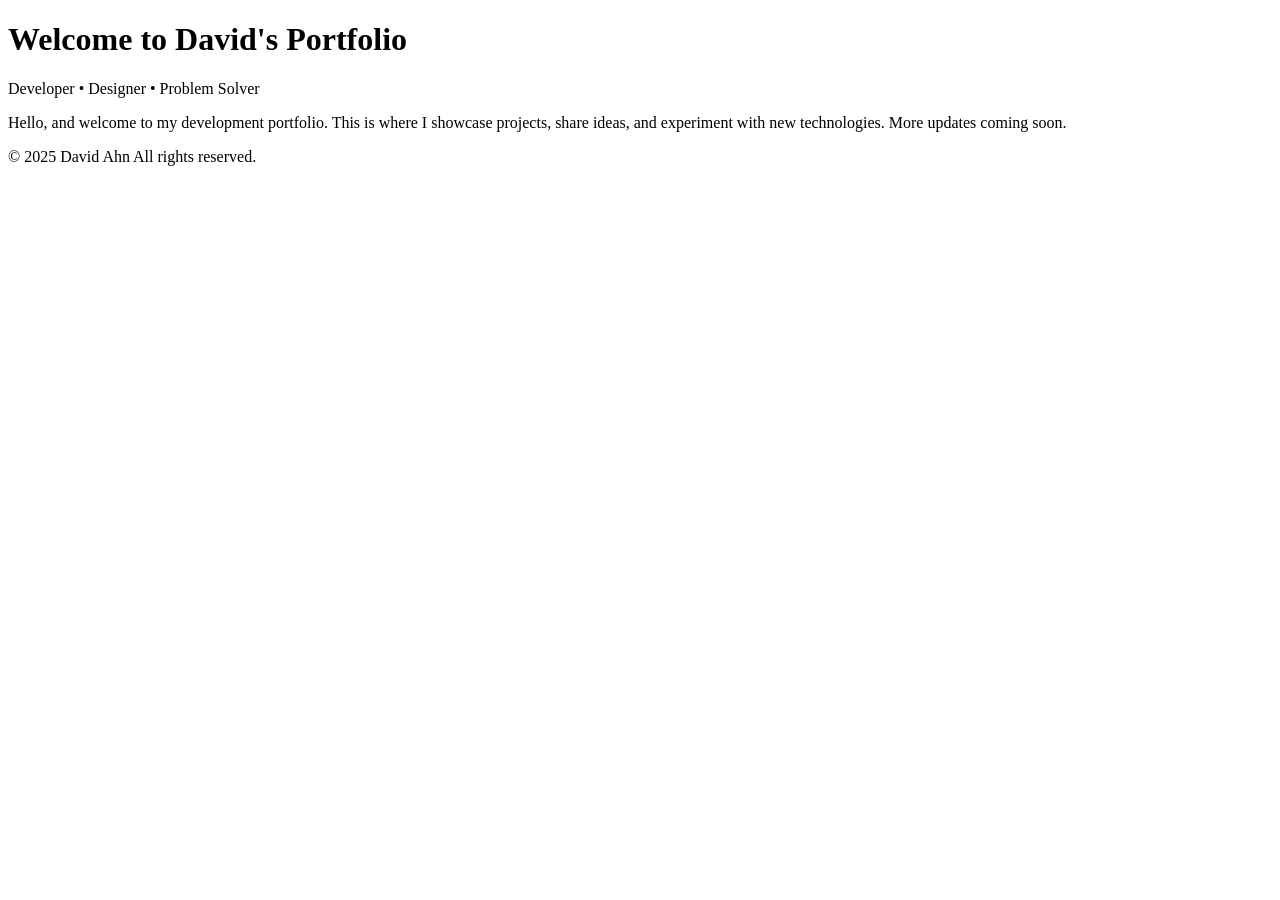
==== index.html @ 1a2368c4 "initial page setup" ====
<!DOCTYPE html>
<html lang="en">
<head>
    <meta charset="UTF-8">
    <meta name="viewport" content="width=device-width, initial-scale=1.0">
    <title>David's Portfolio</title>
    <link rel="stylesheet" href="assets/css/style.css">
</head>
<body>
    <header>
        <h1>Welcome to David's Portfolio</h1>
        <p class="subtitle">Developer • Designer • Problem Solver</p>
    </header>

    <main>
        <section>
            <p>Hello, and welcome to my development portfolio. This is where I showcase projects, share ideas, and experiment with new technologies. More updates coming soon.</p>
        </section>
    </main>

    <footer>
        <p>&copy; 2025 David Ahn All rights reserved.</p>
    </footer>
</body>
</html>
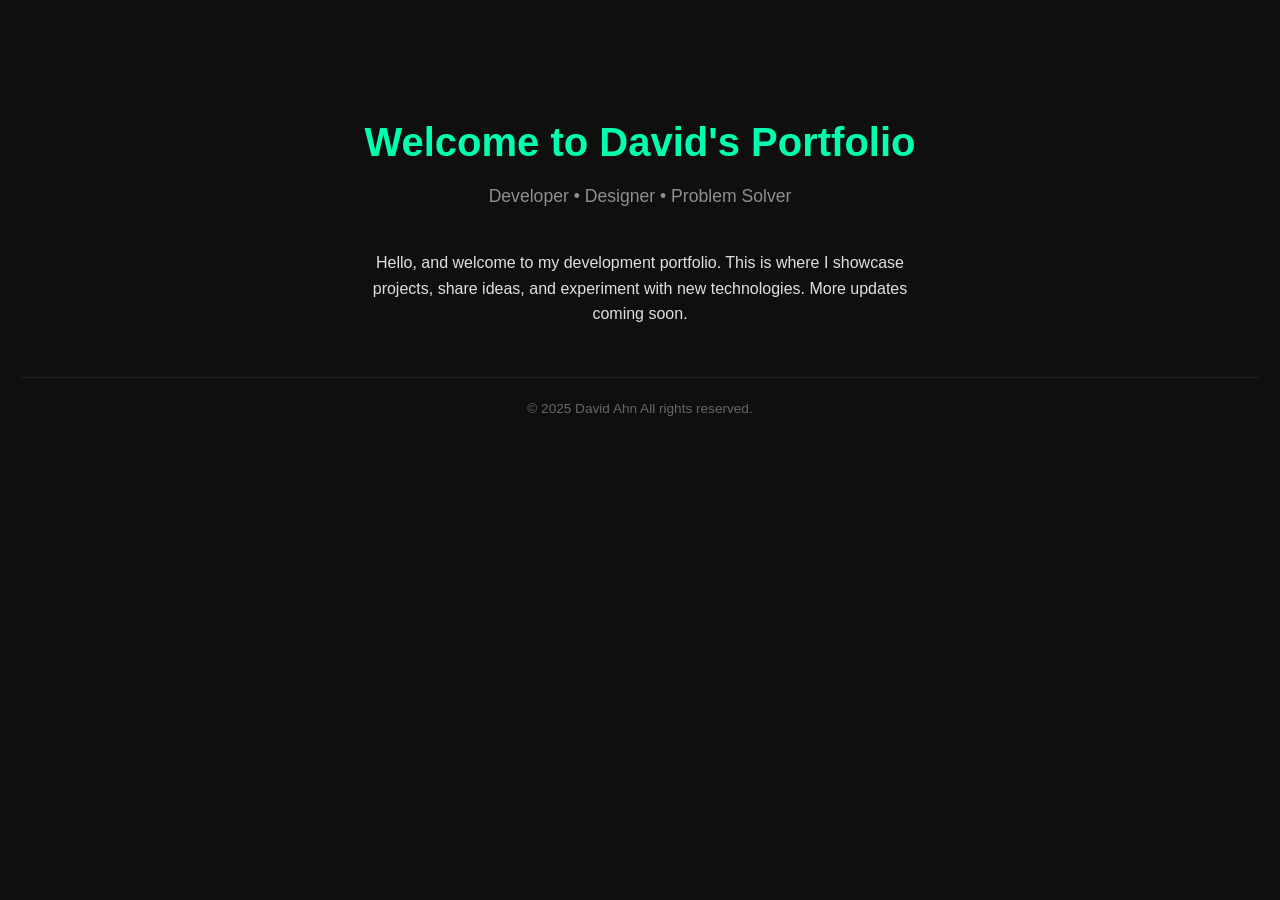
==== commit bbe24a6c: "stylesheet ref" ====
--- a/index.html
+++ b/index.html
@@ -4,7 +4,7 @@
     <meta charset="UTF-8">
     <meta name="viewport" content="width=device-width, initial-scale=1.0">
     <title>David's Portfolio</title>
-    <link rel="stylesheet" href="assets/css/style.css">
+    <link rel="stylesheet" href="/assets/css/style.css">
 </head>
 <body>
     <header>
--- a/assets/css/style.css
+++ b/assets/css/style.css
@@ -0,0 +1,51 @@
+* {
+    margin: 0;
+    padding: 0;
+    box-sizing: border-box;
+}
+
+body {
+    background-color: #0f0f0f;
+    color: #e0e0e0;
+    font-family: 'Segoe UI', Roboto, sans-serif;
+    line-height: 1.6;
+    padding: 20px;
+}
+
+header {
+    text-align: center;
+    margin-top: 10vh;
+}
+
+h1 {
+    font-size: 2.5rem;
+    font-weight: 600;
+    color: #00ffae;
+}
+
+.subtitle {
+    color: #8f8f8f;
+    margin-top: 8px;
+    font-size: 1.1rem;
+}
+
+main {
+    max-width: 600px;
+    margin: 40px auto;
+    padding: 0 20px;
+    text-align: center;
+}
+
+footer {
+    text-align: center;
+    font-size: 0.85rem;
+    color: #666;
+    margin-top: 50px;
+    padding-top: 20px;
+    border-top: 1px solid #222;
+}
+
+h1:hover {
+    color: #ff6ec7;
+    transition: color 0.3s ease;
+}
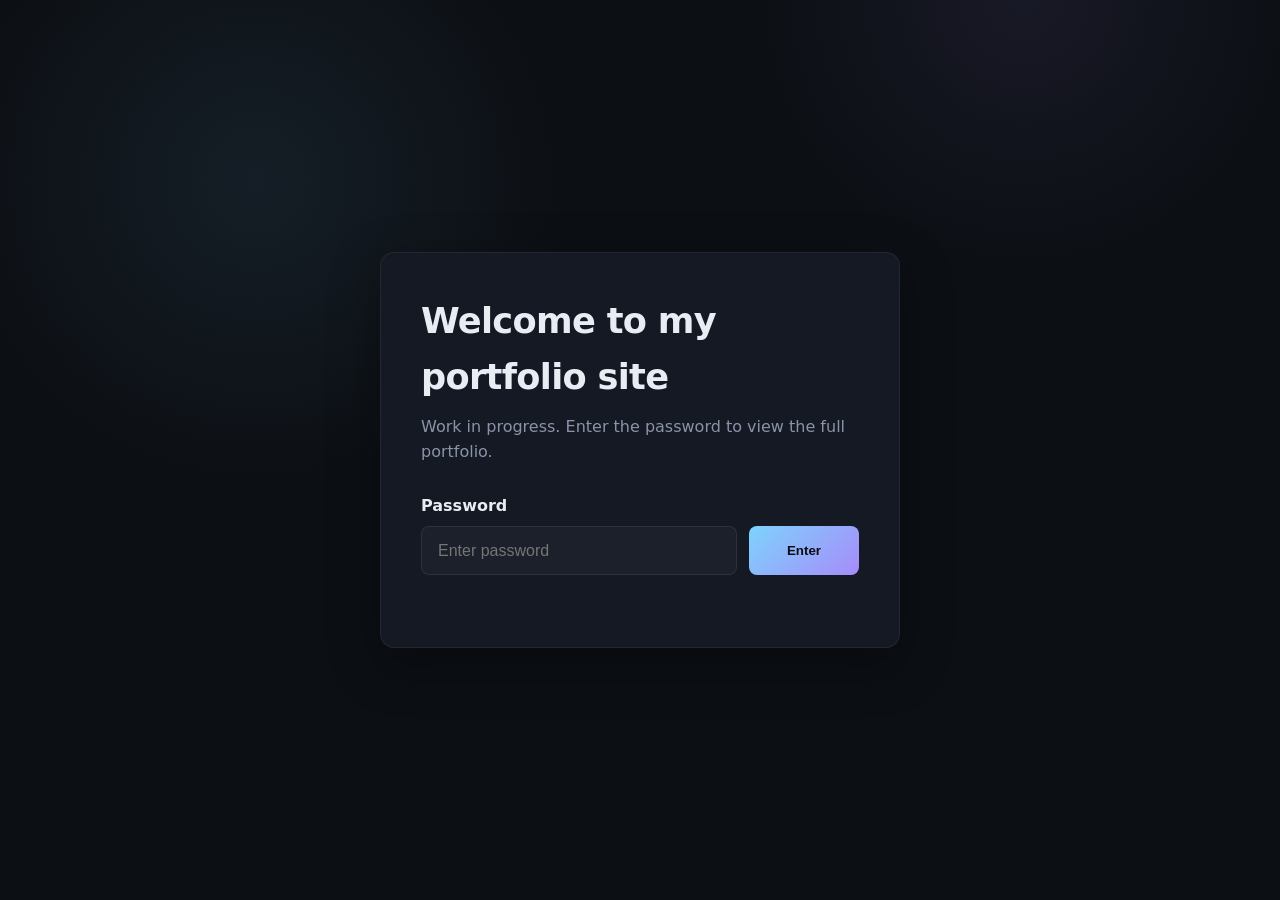
==== commit ff9b5e67: "design exploration" ====
--- a/index.html
+++ b/index.html
@@ -3,23 +3,25 @@
 <head>
     <meta charset="UTF-8">
     <meta name="viewport" content="width=device-width, initial-scale=1.0">
-    <title>David's Portfolio</title>
+    <meta name="description" content="Welcome to my portfolio site. Enter the password to continue to the main page.">
+    <title>Portfolio Access</title>
     <link rel="stylesheet" href="/assets/css/style.css">
 </head>
 <body>
-    <header>
-        <h1>Welcome to David's Portfolio</h1>
-        <p class="subtitle">Developer • Designer • Problem Solver</p>
-    </header>
-
-    <main>
-        <section>
-            <p>Hello, and welcome to my development portfolio. This is where I showcase projects, share ideas, and experiment with new technologies. More updates coming soon.</p>
+    <main class="gate">
+        <section class="card">
+            <h1>Welcome to my portfolio site</h1>
+            <p class="subtitle">Work in progress. Enter the password to view the full portfolio.</p>
+            <form id="gate-form" class="form">
+                <label for="password">Password</label>
+                <div class="input-row">
+                    <input id="password" name="password" type="password" placeholder="Enter password" autocomplete="current-password" required>
+                    <button id="enter-button" type="submit">Enter</button>
+                </div>
+                <p id="error-message" class="error" aria-live="polite"></p>
+            </form>
         </section>
     </main>
-
-    <footer>
-        <p>&copy; 2025 David Ahn All rights reserved.</p>
-    </footer>
+    <script src="/assets/js/gate.js"></script>
 </body>
-</html>
+</html>
--- a/assets/css/style.css
+++ b/assets/css/style.css
@@ -1,51 +1,135 @@
+:root {
+  --bg: #0c0f14;
+  --surface: #141924;
+  --text: #e8ecf3;
+  --muted: #8b93a7;
+  --accent: #7dd3fc;
+  --error: #f87171;
+  --radius: 14px;
+  --shadow: 0 15px 50px rgba(0, 0, 0, 0.35);
+  --font: 'Inter', system-ui, -apple-system, BlinkMacSystemFont, 'Segoe UI', sans-serif;
+}
+
 * {
-    margin: 0;
-    padding: 0;
-    box-sizing: border-box;
+  box-sizing: border-box;
 }
 
 body {
-    background-color: #0f0f0f;
-    color: #e0e0e0;
-    font-family: 'Segoe UI', Roboto, sans-serif;
-    line-height: 1.6;
-    padding: 20px;
+  margin: 0;
+  min-height: 100vh;
+  display: grid;
+  place-items: center;
+  background: radial-gradient(circle at 20% 20%, rgba(125, 211, 252, 0.08), transparent 25%),
+    radial-gradient(circle at 80% 0%, rgba(167, 139, 250, 0.08), transparent 20%),
+    var(--bg);
+  color: var(--text);
+  font-family: var(--font);
+  line-height: 1.6;
+  padding: 2rem;
 }
 
-header {
-    text-align: center;
-    margin-top: 10vh;
+.gate {
+  width: min(520px, 100%);
+}
+
+.card {
+  background: var(--surface);
+  border: 1px solid rgba(255, 255, 255, 0.06);
+  border-radius: var(--radius);
+  padding: 2.5rem;
+  box-shadow: var(--shadow);
+  backdrop-filter: blur(6px);
 }
 
 h1 {
-    font-size: 2.5rem;
-    font-weight: 600;
-    color: #00ffae;
+  margin: 0 0 0.5rem;
+  font-size: clamp(1.6rem, 2vw + 1rem, 2.2rem);
+  letter-spacing: -0.02em;
 }
 
 .subtitle {
-    color: #8f8f8f;
-    margin-top: 8px;
-    font-size: 1.1rem;
+  margin: 0 0 1.75rem;
+  color: var(--muted);
 }
 
-main {
-    max-width: 600px;
-    margin: 40px auto;
-    padding: 0 20px;
-    text-align: center;
+.form label {
+  display: block;
+  margin-bottom: 0.5rem;
+  font-weight: 600;
+  color: var(--text);
 }
 
-footer {
-    text-align: center;
-    font-size: 0.85rem;
-    color: #666;
-    margin-top: 50px;
-    padding-top: 20px;
-    border-top: 1px solid #222;
+.input-row {
+  display: flex;
+  gap: 0.75rem;
+  align-items: stretch;
 }
 
-h1:hover {
-    color: #ff6ec7;
-    transition: color 0.3s ease;
+input[type='password'] {
+  flex: 1;
+  padding: 0.9rem 1rem;
+  border-radius: calc(var(--radius) - 6px);
+  border: 1px solid rgba(255, 255, 255, 0.08);
+  background: rgba(255, 255, 255, 0.03);
+  color: var(--text);
+  font-size: 1rem;
+  outline: none;
+  transition: border-color 0.2s ease, box-shadow 0.2s ease;
 }
+
+input[type='password']:focus {
+  border-color: rgba(125, 211, 252, 0.9);
+  box-shadow: 0 0 0 4px rgba(125, 211, 252, 0.15);
+}
+
+button {
+  padding: 0.9rem 1.2rem;
+  border: none;
+  border-radius: calc(var(--radius) - 6px);
+  background: linear-gradient(135deg, #7dd3fc, #a78bfa);
+  color: #0a0d12;
+  font-weight: 700;
+  cursor: pointer;
+  transition: transform 0.15s ease, box-shadow 0.15s ease;
+  min-width: 110px;
+}
+
+button:hover {
+  transform: translateY(-1px);
+  box-shadow: 0 10px 30px rgba(125, 211, 252, 0.35);
+}
+
+button:active {
+  transform: translateY(0);
+}
+
+.error {
+  min-height: 1.25rem;
+  margin: 0.75rem 0 0;
+  color: var(--error);
+  font-weight: 600;
+  opacity: 0;
+  transition: opacity 0.2s ease;
+}
+
+.error.visible {
+  opacity: 1;
+}
+
+@media (max-width: 560px) {
+  body {
+    padding: 1.25rem;
+  }
+
+  .card {
+    padding: 2rem;
+  }
+
+  .input-row {
+    flex-direction: column;
+  }
+
+  button {
+    width: 100%;
+  }
+}
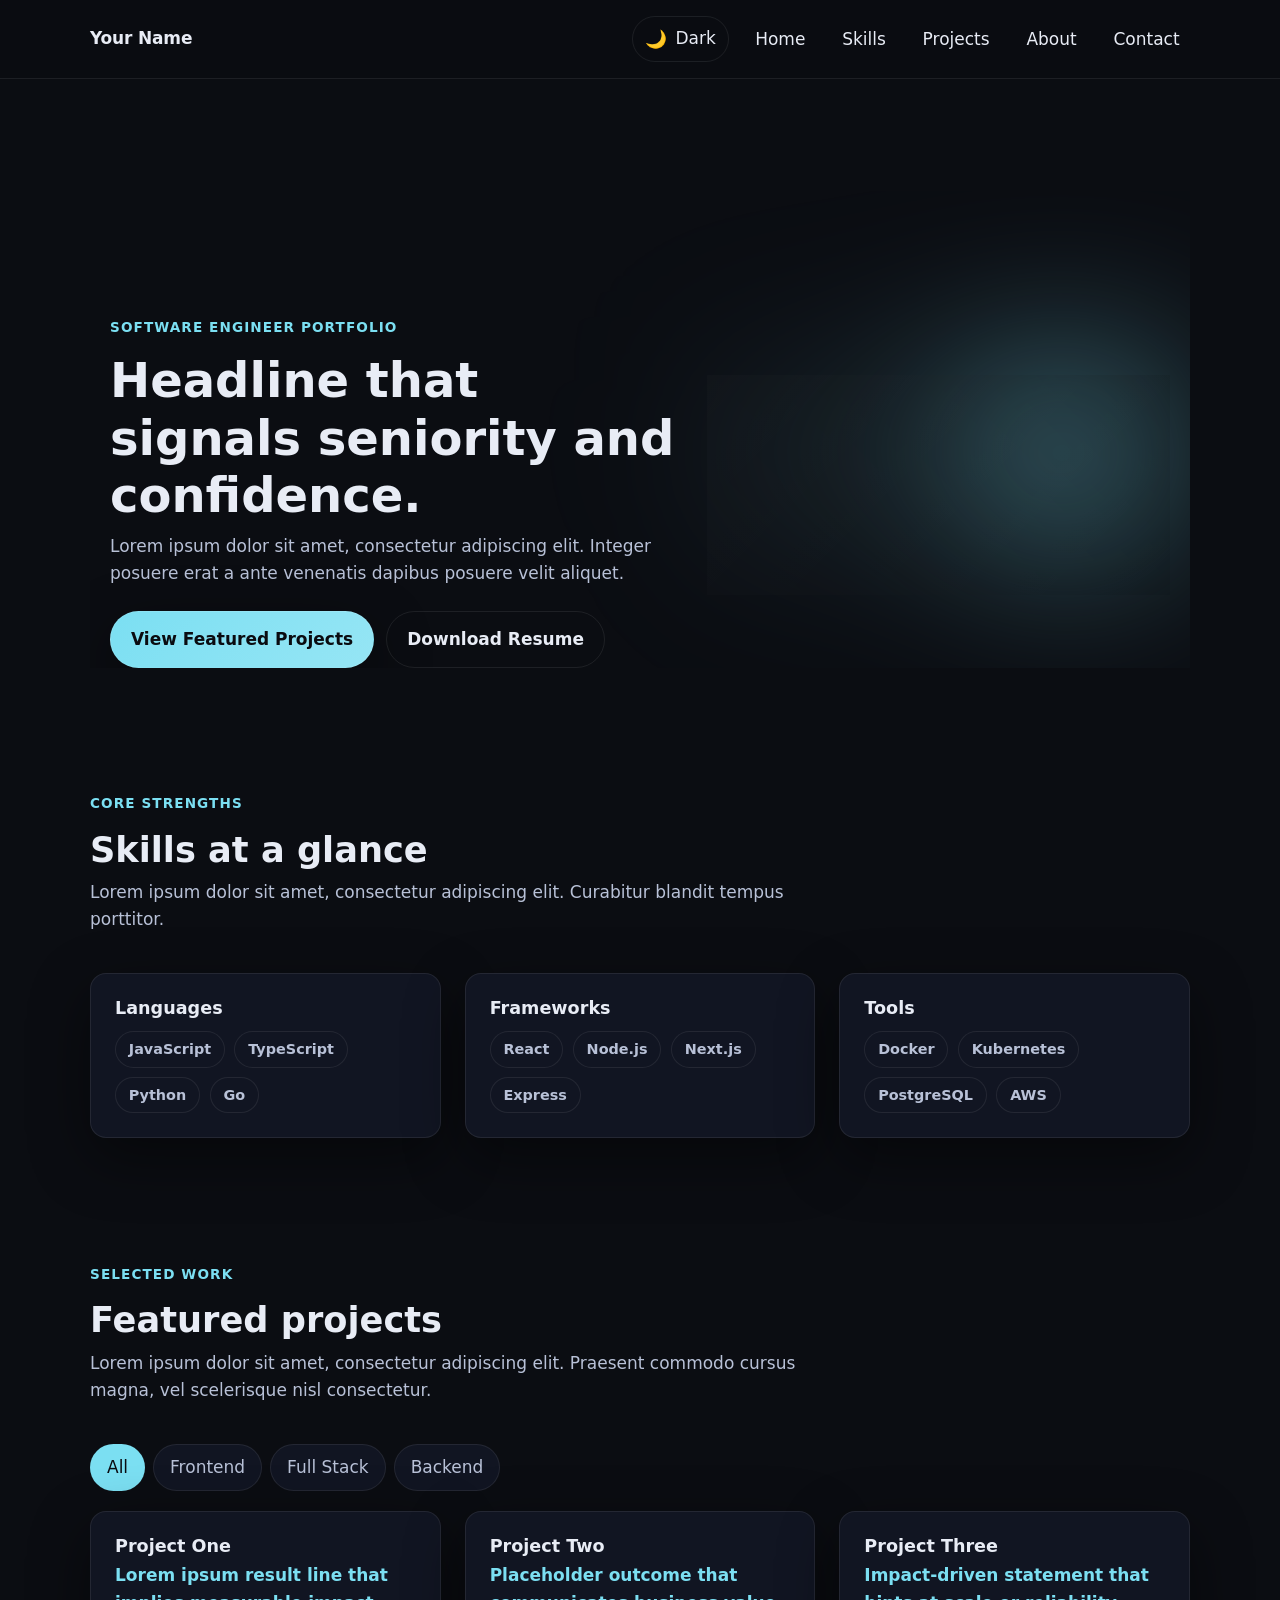
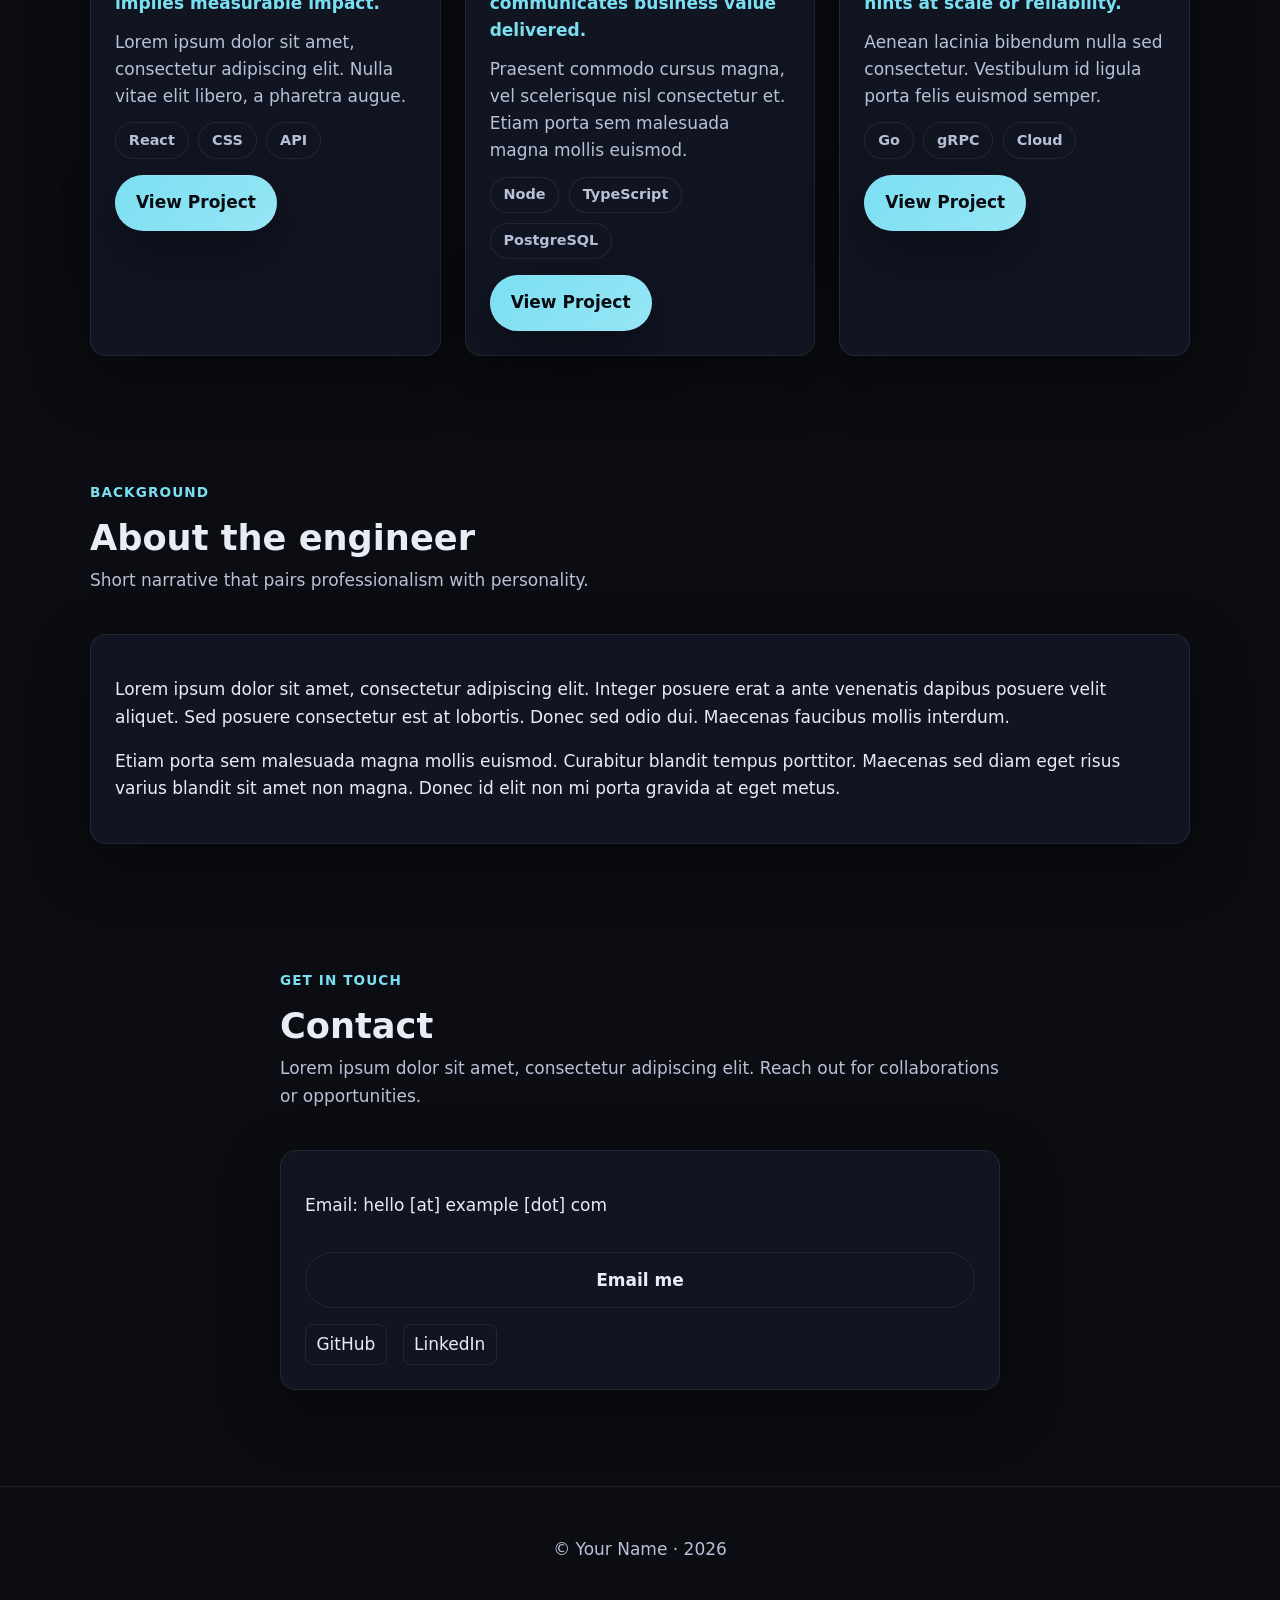
==== commit cdc5eaa1: "Create single-page portfolio template" ====
--- a/index.html
+++ b/index.html
@@ -1,27 +1,181 @@
-<!DOCTYPE html>
-<html lang="en">
-<head>
-    <meta charset="UTF-8">
-    <meta name="viewport" content="width=device-width, initial-scale=1.0">
-    <meta name="description" content="Welcome to my portfolio site. Enter the password to continue to the main page.">
-    <title>Portfolio Access</title>
-    <link rel="stylesheet" href="/assets/css/style.css">
-</head>
-<body>
-    <main class="gate">
-        <section class="card">
-            <h1>Welcome to my portfolio site</h1>
-            <p class="subtitle">Work in progress. Enter the password to view the full portfolio.</p>
-            <form id="gate-form" class="form">
-                <label for="password">Password</label>
-                <div class="input-row">
-                    <input id="password" name="password" type="password" placeholder="Enter password" autocomplete="current-password" required>
-                    <button id="enter-button" type="submit">Enter</button>
-                </div>
-                <p id="error-message" class="error" aria-live="polite"></p>
-            </form>
-        </section>
-    </main>
-    <script src="/assets/js/gate.js"></script>
-</body>
-</html>+<!DOCTYPE html>
+<html lang="en">
+<head>
+  <meta charset="UTF-8">
+  <meta name="viewport" content="width=device-width, initial-scale=1.0">
+  <meta name="description" content="Concise single-page portfolio template for a software engineer.">
+  <title>Engineer Portfolio Template</title>
+  <link rel="stylesheet" href="styles.css">
+</head>
+<body>
+  <header class="site-header" id="top">
+    <div class="nav-container">
+      <a class="brand" href="#top" aria-label="Site home">Your Name</a>
+      <div class="nav-actions">
+        <button class="theme-toggle" id="theme-toggle" aria-label="Toggle theme" aria-pressed="false">
+          <span class="theme-icon" aria-hidden="true">🌙</span>
+          <span class="theme-label">Dark</span>
+        </button>
+        <button class="menu-toggle" id="menu-toggle" aria-expanded="false" aria-controls="primary-nav">
+          <span class="sr-only">Toggle navigation</span>
+          <span class="menu-icon" aria-hidden="true"></span>
+        </button>
+      </div>
+      <nav class="primary-nav" id="primary-nav" aria-label="Primary">
+        <ul>
+          <li><a href="#hero">Home</a></li>
+          <li><a href="#skills">Skills</a></li>
+          <li><a href="#projects">Projects</a></li>
+          <li><a href="#about">About</a></li>
+          <li><a href="#contact">Contact</a></li>
+          <!-- TODO: Add Blog link when ready. -->
+        </ul>
+      </nav>
+    </div>
+  </header>
+
+  <main>
+    <section class="hero" id="hero">
+      <div class="hero-content" data-reveal>
+        <p class="eyebrow">Software Engineer Portfolio</p>
+        <h1>Headline that signals seniority and confidence.</h1>
+        <p class="lead">Lorem ipsum dolor sit amet, consectetur adipiscing elit. Integer posuere erat a ante venenatis dapibus posuere velit aliquet.</p>
+        <div class="hero-actions">
+          <a class="button primary" href="#projects">View Featured Projects</a>
+          <a class="button ghost" href="#" aria-label="Download resume placeholder">Download Resume</a>
+        </div>
+      </div>
+      <div class="hero-visual" aria-hidden="true">
+        <div class="glow"></div>
+        <div class="mesh"></div>
+      </div>
+    </section>
+
+    <section class="section skills" id="skills">
+      <div class="section-header" data-reveal>
+        <p class="eyebrow">Core Strengths</p>
+        <h2>Skills at a glance</h2>
+        <p class="section-intro">Lorem ipsum dolor sit amet, consectetur adipiscing elit. Curabitur blandit tempus porttitor.</p>
+      </div>
+      <div class="skills-grid">
+        <article class="skill-group" data-reveal>
+          <h3>Languages</h3>
+          <ul class="pill-list">
+            <li class="pill">JavaScript</li>
+            <li class="pill">TypeScript</li>
+            <li class="pill">Python</li>
+            <li class="pill">Go</li>
+          </ul>
+        </article>
+        <article class="skill-group" data-reveal>
+          <h3>Frameworks</h3>
+          <ul class="pill-list">
+            <li class="pill">React</li>
+            <li class="pill">Node.js</li>
+            <li class="pill">Next.js</li>
+            <li class="pill">Express</li>
+          </ul>
+        </article>
+        <article class="skill-group" data-reveal>
+          <h3>Tools</h3>
+          <ul class="pill-list">
+            <li class="pill">Docker</li>
+            <li class="pill">Kubernetes</li>
+            <li class="pill">PostgreSQL</li>
+            <li class="pill">AWS</li>
+          </ul>
+        </article>
+      </div>
+    </section>
+
+    <section class="section projects" id="projects">
+      <div class="section-header" data-reveal>
+        <p class="eyebrow">Selected Work</p>
+        <h2>Featured projects</h2>
+        <p class="section-intro">Lorem ipsum dolor sit amet, consectetur adipiscing elit. Praesent commodo cursus magna, vel scelerisque nisl consectetur.</p>
+      </div>
+      <div class="filter-bar" role="tablist" aria-label="Project filters">
+        <button class="filter-button active" data-filter="all" role="tab" aria-selected="true">All</button>
+        <button class="filter-button" data-filter="frontend" role="tab" aria-selected="false">Frontend</button>
+        <button class="filter-button" data-filter="fullstack" role="tab" aria-selected="false">Full Stack</button>
+        <button class="filter-button" data-filter="backend" role="tab" aria-selected="false">Backend</button>
+      </div>
+      <div class="project-grid">
+        <article class="project-card" data-category="frontend" data-reveal>
+          <div class="card-header">
+            <h3>Project One</h3>
+            <p class="outcome">Lorem ipsum result line that implies measurable impact.</p>
+          </div>
+          <p class="description">Lorem ipsum dolor sit amet, consectetur adipiscing elit. Nulla vitae elit libero, a pharetra augue.</p>
+          <ul class="pill-list">
+            <li class="pill">React</li>
+            <li class="pill">CSS</li>
+            <li class="pill">API</li>
+          </ul>
+          <a class="button primary" href="https://example.com/project-one" target="_blank" rel="noopener">View Project</a>
+        </article>
+        <article class="project-card" data-category="fullstack" data-reveal>
+          <div class="card-header">
+            <h3>Project Two</h3>
+            <p class="outcome">Placeholder outcome that communicates business value delivered.</p>
+          </div>
+          <p class="description">Praesent commodo cursus magna, vel scelerisque nisl consectetur et. Etiam porta sem malesuada magna mollis euismod.</p>
+          <ul class="pill-list">
+            <li class="pill">Node</li>
+            <li class="pill">TypeScript</li>
+            <li class="pill">PostgreSQL</li>
+          </ul>
+          <a class="button primary" href="https://example.com/project-two" target="_blank" rel="noopener">View Project</a>
+        </article>
+        <article class="project-card" data-category="backend" data-reveal>
+          <div class="card-header">
+            <h3>Project Three</h3>
+            <p class="outcome">Impact-driven statement that hints at scale or reliability.</p>
+          </div>
+          <p class="description">Aenean lacinia bibendum nulla sed consectetur. Vestibulum id ligula porta felis euismod semper.</p>
+          <ul class="pill-list">
+            <li class="pill">Go</li>
+            <li class="pill">gRPC</li>
+            <li class="pill">Cloud</li>
+          </ul>
+          <a class="button primary" href="https://example.com/project-three" target="_blank" rel="noopener">View Project</a>
+        </article>
+      </div>
+    </section>
+
+    <section class="section about" id="about">
+      <div class="section-header" data-reveal>
+        <p class="eyebrow">Background</p>
+        <h2>About the engineer</h2>
+        <p class="section-intro">Short narrative that pairs professionalism with personality.</p>
+      </div>
+      <div class="about-content" data-reveal>
+        <p>Lorem ipsum dolor sit amet, consectetur adipiscing elit. Integer posuere erat a ante venenatis dapibus posuere velit aliquet. Sed posuere consectetur est at lobortis. Donec sed odio dui. Maecenas faucibus mollis interdum.</p>
+        <p>Etiam porta sem malesuada magna mollis euismod. Curabitur blandit tempus porttitor. Maecenas sed diam eget risus varius blandit sit amet non magna. Donec id elit non mi porta gravida at eget metus.</p>
+      </div>
+    </section>
+
+    <section class="section contact" id="contact">
+      <div class="section-header" data-reveal>
+        <p class="eyebrow">Get in touch</p>
+        <h2>Contact</h2>
+        <p class="section-intro">Lorem ipsum dolor sit amet, consectetur adipiscing elit. Reach out for collaborations or opportunities.</p>
+      </div>
+      <div class="contact-content" data-reveal>
+        <p class="email-obfuscated">Email: <span aria-label="email">hello [at] example [dot] com</span></p>
+        <button class="button ghost" id="email-button" type="button">Email me</button>
+        <div class="social-links">
+          <a href="https://github.com/placeholder" target="_blank" rel="noopener">GitHub</a>
+          <a href="https://linkedin.com/in/placeholder" target="_blank" rel="noopener">LinkedIn</a>
+        </div>
+      </div>
+    </section>
+  </main>
+
+  <footer class="footer">
+    <p>© <span id="footer-name">Your Name</span> · <span id="footer-year"></span></p>
+  </footer>
+
+  <script src="script.js"></script>
+</body>
+</html>
--- a/styles.css
+++ b/styles.css
@@ -0,0 +1,520 @@
+/*
+ * styles.css
+ * Structure:
+ * 1. CSS Variables & Reset
+ * 2. Base Typography & Layout
+ * 3. Navigation
+ * 4. Hero
+ * 5. Sections (Skills, Projects, About, Contact)
+ * 6. Utilities & Animations
+ * 7. Footer
+ */
+
+/* 1. CSS Variables & Reset */
+:root {
+  --bg: #0b0d12;
+  --surface: #111522;
+  --text: #e8ecf5;
+  --muted: #b8c1d7;
+  --accent: #7bdff2;
+  --border: rgba(255, 255, 255, 0.08);
+  --glow: rgba(123, 223, 242, 0.15);
+  --shadow: 0 20px 60px rgba(0, 0, 0, 0.45);
+}
+
+[data-theme="light"] {
+  --bg: #f4f5fb;
+  --surface: #ffffff;
+  --text: #1c2333;
+  --muted: #506079;
+  --accent: #4361ee;
+  --border: rgba(0, 0, 0, 0.08);
+  --glow: rgba(67, 97, 238, 0.12);
+  --shadow: 0 12px 30px rgba(0, 0, 0, 0.08);
+}
+
+* {
+  box-sizing: border-box;
+}
+
+html {
+  scroll-behavior: smooth;
+}
+
+body {
+  margin: 0;
+  font-family: "Inter", system-ui, -apple-system, BlinkMacSystemFont, "Segoe UI", sans-serif;
+  background: var(--bg);
+  color: var(--text);
+  line-height: 1.6;
+  min-height: 100vh;
+}
+
+a {
+  color: inherit;
+  text-decoration: none;
+}
+
+a:hover,
+a:focus-visible {
+  color: var(--accent);
+}
+
+img,
+svg {
+  max-width: 100%;
+  height: auto;
+  display: block;
+}
+
+ul {
+  padding: 0;
+  margin: 0;
+  list-style: none;
+}
+
+button {
+  font: inherit;
+  cursor: pointer;
+  border: none;
+  background: none;
+  color: inherit;
+}
+
+/* 2. Base Typography & Layout */
+main {
+  display: flex;
+  flex-direction: column;
+  gap: 6rem;
+  padding: 6rem 1.25rem 5rem;
+}
+
+.section {
+  max-width: 1100px;
+  margin: 0 auto;
+}
+
+.section-header {
+  margin-bottom: 2.5rem;
+  max-width: 720px;
+}
+
+h1,
+h2,
+h3 {
+  font-weight: 700;
+  line-height: 1.2;
+  margin: 0 0 0.5rem;
+}
+
+h1 {
+  font-size: clamp(2.4rem, 4vw, 3rem);
+}
+
+h2 {
+  font-size: clamp(1.8rem, 3vw, 2.2rem);
+}
+
+h3 {
+  font-size: 1.1rem;
+}
+
+.lead,
+.section-intro {
+  color: var(--muted);
+  margin: 0.5rem 0 0;
+}
+
+.eyebrow {
+  letter-spacing: 0.08em;
+  text-transform: uppercase;
+  font-weight: 600;
+  color: var(--accent);
+  font-size: 0.85rem;
+}
+
+.button {
+  display: inline-flex;
+  align-items: center;
+  justify-content: center;
+  gap: 0.5rem;
+  padding: 0.85rem 1.25rem;
+  border-radius: 999px;
+  border: 1px solid var(--border);
+  font-weight: 600;
+  transition: transform 150ms ease, box-shadow 150ms ease, background 200ms ease, color 200ms ease;
+}
+
+.button.primary {
+  background: linear-gradient(135deg, var(--accent), color-mix(in srgb, var(--accent), #ffffff 20%));
+  color: #0a0b10;
+  box-shadow: var(--shadow);
+}
+
+.button.ghost {
+  background: transparent;
+  color: var(--text);
+}
+
+.button:hover,
+.button:focus-visible {
+  transform: translateY(-2px);
+  box-shadow: 0 10px 30px var(--glow);
+}
+
+.pill-list {
+  display: flex;
+  flex-wrap: wrap;
+  gap: 0.6rem;
+  margin-top: 0.75rem;
+}
+
+.pill {
+  padding: 0.35rem 0.8rem;
+  border-radius: 999px;
+  background: var(--surface);
+  border: 1px solid var(--border);
+  color: var(--muted);
+  font-weight: 600;
+  font-size: 0.9rem;
+}
+
+/* 3. Navigation */
+.site-header {
+  position: sticky;
+  top: 0;
+  z-index: 10;
+  backdrop-filter: blur(12px);
+  background: color-mix(in srgb, var(--bg), transparent 10%);
+  border-bottom: 1px solid var(--border);
+}
+
+.nav-container {
+  max-width: 1100px;
+  margin: 0 auto;
+  display: grid;
+  grid-template-columns: auto 1fr auto;
+  align-items: center;
+  padding: 1rem 1.25rem;
+  gap: 1rem;
+  position: relative;
+}
+
+.brand {
+  font-weight: 800;
+  letter-spacing: -0.01em;
+}
+
+.primary-nav ul {
+  display: flex;
+  gap: 1rem;
+  justify-content: flex-end;
+}
+
+.primary-nav a {
+  padding: 0.35rem 0.65rem;
+  border-radius: 999px;
+}
+
+.primary-nav a:focus-visible,
+.filter-button:focus-visible,
+.menu-toggle:focus-visible,
+.theme-toggle:focus-visible,
+.button:focus-visible {
+  outline: 2px solid var(--accent);
+  outline-offset: 2px;
+}
+
+.nav-actions {
+  display: flex;
+  gap: 0.5rem;
+  align-items: center;
+  justify-content: flex-end;
+}
+
+.menu-toggle {
+  width: 44px;
+  height: 44px;
+  display: grid;
+  place-items: center;
+  border-radius: 50%;
+  border: 1px solid var(--border);
+}
+
+.menu-icon,
+.menu-icon::before,
+.menu-icon::after {
+  content: "";
+  display: block;
+  width: 18px;
+  height: 2px;
+  background: var(--text);
+  border-radius: 2px;
+  transition: transform 200ms ease, opacity 200ms ease;
+}
+
+.menu-icon::before {
+  transform: translateY(-6px);
+}
+
+.menu-icon::after {
+  transform: translateY(6px);
+}
+
+.menu-toggle.is-open .menu-icon {
+  transform: rotate(45deg);
+}
+
+.menu-toggle.is-open .menu-icon::before {
+  transform: rotate(-90deg);
+}
+
+.menu-toggle.is-open .menu-icon::after {
+  opacity: 0;
+}
+
+.primary-nav {
+  position: absolute;
+  inset: 0 0 auto 0;
+  top: 64px;
+  background: var(--surface);
+  border-bottom: 1px solid var(--border);
+  transform: translateY(-110%);
+  transition: transform 200ms ease;
+}
+
+.primary-nav.open {
+  transform: translateY(0);
+}
+
+.primary-nav ul {
+  padding: 1rem 1.25rem 1.5rem;
+  flex-direction: column;
+  align-items: flex-start;
+}
+
+.primary-nav a {
+  width: 100%;
+}
+
+.theme-toggle {
+  padding: 0.5rem 0.75rem;
+  border-radius: 999px;
+  border: 1px solid var(--border);
+  display: inline-flex;
+  align-items: center;
+  gap: 0.5rem;
+}
+
+.theme-toggle .theme-icon {
+  font-size: 1.1rem;
+}
+
+/* 4. Hero */
+.hero {
+  max-width: 1100px;
+  margin: 0 auto;
+  padding: 6rem 1.25rem 0;
+  display: grid;
+  gap: 2rem;
+  position: relative;
+  overflow: hidden;
+}
+
+.hero-content {
+  position: relative;
+  z-index: 1;
+}
+
+.hero-visual {
+  position: relative;
+  min-height: 220px;
+}
+
+.hero .glow {
+  position: absolute;
+  inset: 0;
+  filter: blur(90px);
+  background: radial-gradient(circle at 20% 20%, var(--glow), transparent 45%),
+    radial-gradient(circle at 80% 20%, color-mix(in srgb, var(--accent), transparent 20%), transparent 45%);
+}
+
+.hero .mesh {
+  position: absolute;
+  inset: 0;
+  background: linear-gradient(135deg, rgba(255, 255, 255, 0.03), transparent),
+    linear-gradient(225deg, rgba(0, 0, 0, 0.15), transparent);
+  opacity: 0.6;
+}
+
+.hero-actions {
+  margin-top: 1.5rem;
+  display: flex;
+  gap: 0.75rem;
+  flex-wrap: wrap;
+}
+
+/* 5. Sections */
+.skills-grid,
+.project-grid {
+  display: grid;
+  gap: 1.5rem;
+}
+
+.skill-group,
+.project-card,
+.about-content,
+.contact-content {
+  background: var(--surface);
+  border: 1px solid var(--border);
+  border-radius: 1rem;
+  padding: 1.5rem;
+  box-shadow: var(--shadow);
+}
+
+.skill-group h3 {
+  margin-bottom: 0.75rem;
+}
+
+.filter-bar {
+  display: flex;
+  gap: 0.5rem;
+  flex-wrap: wrap;
+  margin-bottom: 1.25rem;
+}
+
+.filter-button {
+  padding: 0.55rem 1rem;
+  border-radius: 999px;
+  border: 1px solid var(--border);
+  background: var(--surface);
+  color: var(--muted);
+  transition: background 200ms ease, color 200ms ease, border-color 200ms ease;
+}
+
+.filter-button.active {
+  background: var(--accent);
+  color: #0a0b10;
+  border-color: transparent;
+}
+
+.project-card h3 {
+  margin-bottom: 0.35rem;
+}
+
+.project-card .outcome {
+  color: var(--accent);
+  font-weight: 600;
+  margin: 0 0 0.75rem;
+}
+
+.project-card .description {
+  color: var(--muted);
+  margin: 0;
+}
+
+.project-card .button {
+  margin-top: 1rem;
+}
+
+.about-content p + p {
+  margin-top: 1rem;
+}
+
+.contact-content {
+  display: flex;
+  flex-direction: column;
+  gap: 1rem;
+}
+
+.social-links {
+  display: flex;
+  gap: 1rem;
+  flex-wrap: wrap;
+}
+
+.social-links a {
+  padding: 0.35rem 0.65rem;
+  border-radius: 0.5rem;
+  border: 1px solid var(--border);
+}
+
+/* 6. Utilities & Animations */
+.sr-only {
+  position: absolute;
+  width: 1px;
+  height: 1px;
+  padding: 0;
+  margin: -1px;
+  overflow: hidden;
+  clip: rect(0, 0, 0, 0);
+  border: 0;
+}
+
+[data-reveal] {
+  opacity: 0;
+  transform: translateY(18px);
+  transition: opacity 400ms ease, transform 400ms ease;
+}
+
+[data-reveal].is-visible {
+  opacity: 1;
+  transform: translateY(0);
+}
+
+/* 7. Footer */
+.footer {
+  border-top: 1px solid var(--border);
+  padding: 2rem 1.25rem 3rem;
+  text-align: center;
+  color: var(--muted);
+}
+
+/* Responsive */
+@media (min-width: 720px) {
+  main {
+    padding: 7rem 1.5rem 6rem;
+    gap: 7rem;
+  }
+
+  .hero {
+    grid-template-columns: 1.1fr 0.9fr;
+    align-items: center;
+    padding-top: 7rem;
+  }
+
+  .primary-nav {
+    position: static;
+    transform: none;
+    background: transparent;
+    border: none;
+    display: block;
+  }
+
+  .primary-nav ul {
+    flex-direction: row;
+    padding: 0;
+  }
+
+  .menu-toggle {
+    display: none;
+  }
+
+  .skills-grid {
+    grid-template-columns: repeat(3, minmax(0, 1fr));
+  }
+
+  .project-grid {
+    grid-template-columns: repeat(3, minmax(0, 1fr));
+  }
+}
+
+@media (min-width: 1024px) {
+  body {
+    font-size: 17px;
+  }
+
+  .nav-container {
+    padding: 1rem 0;
+  }
+}
